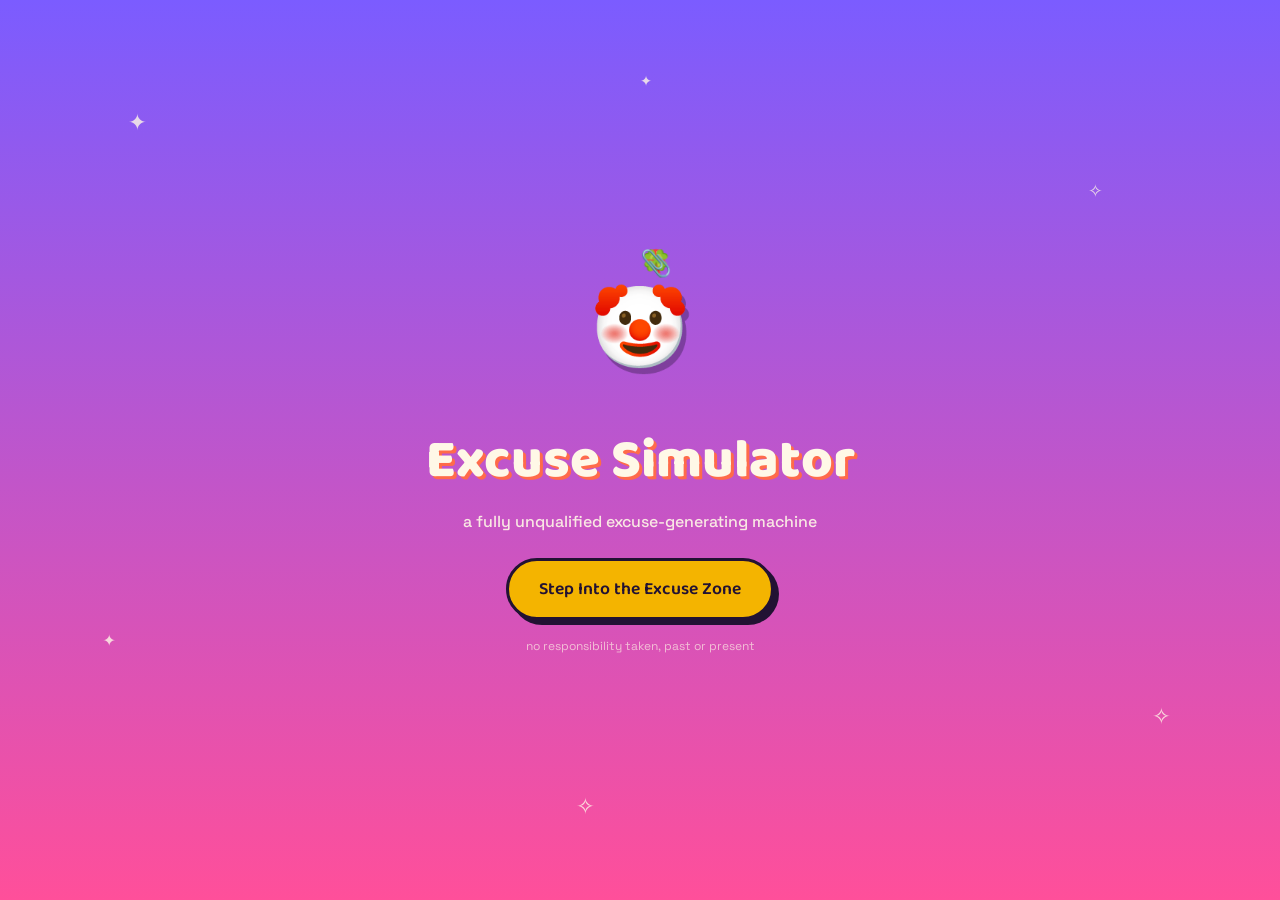
==== intro.html @ ae5d2f89 "Add files via upload" ====
<!DOCTYPE html>
<html lang="en">
<head>
  <meta charset="UTF-8" />
  <meta name="viewport" content="width=device-width, initial-scale=1.0" />
  <title>Excuse Simulator — Step Right Up</title>
  <link rel="preconnect" href="https://fonts.googleapis.com" />
  <link href="https://fonts.googleapis.com/css2?family=Baloo+2:wght@600;800&family=Space+Grotesk:wght@400;500;700&display=swap" rel="stylesheet" />
  <link rel="stylesheet" href="intro.css" />
</head>
<body>

  <div class="sky">

    <!-- twinkling stars -->
    <span class="star star--1" aria-hidden="true">✦</span>
    <span class="star star--2" aria-hidden="true">✧</span>
    <span class="star star--3" aria-hidden="true">✦</span>
    <span class="star star--4" aria-hidden="true">✧</span>
    <span class="star star--5" aria-hidden="true">✦</span>
    <span class="star star--6" aria-hidden="true">✧</span>

    <!-- floating excuse bubbles -->
    <div class="bubble-field" aria-hidden="true">
      <span class="bubble b1">"a goat blocked the hallway"</span>
      <span class="bubble b2">"my reflection didn't show up"</span>
      <span class="bubble b3">"the Wi-Fi router challenged me to a duel"</span>
      <span class="bubble b4">"my chair filed a complaint"</span>
      <span class="bubble b5">"a raccoon logged into my laptop"</span>
      <span class="bubble b6">"my socks started an argument"</span>
    </div>

    <main class="stage">
      <div class="mascot-orbit" aria-hidden="true">
        <span class="orbit-item o1">🎈</span>
        <span class="orbit-item o2">🍀</span>
        <span class="orbit-item o3">📎</span>
        <span class="mascot">🤡</span>
      </div>

      <h1 class="intro-title">Excuse Simulator</h1>
      <p class="intro-tagline">a fully unqualified excuse-generating machine</p>

      <a href="index.html" class="enter-btn">Step Into the Excuse Zone</a>

      <p class="intro-footnote">no responsibility taken, past or present</p>
    </main>

  </div>

  <script src="intro.js"></script>
</body>
</html>
---- intro.css ----
/* ==========================================
   Excuse Simulator — intro.css
   Same family as style.css, tuned cuter:
   soft violet sky, floating bubbles, bobbing mascot.
   ========================================== */

:root {
  --sky-top: #7b5cff;
  --sky-bottom: #ff4f9a;
  --ink: #221233;
  --paper: #fff8e7;
  --teal: #22b8a6;
  --coral: #ff6b4a;
  --gold: #f4b400;
}

* {
  box-sizing: border-box;
}

body {
  margin: 0;
  font-family: "Space Grotesk", system-ui, sans-serif;
  color: var(--paper);
}

.sky {
  position: relative;
  min-height: 100vh;
  overflow: hidden;
  display: flex;
  align-items: center;
  justify-content: center;
  background: linear-gradient(180deg, var(--sky-top) 0%, var(--sky-bottom) 100%);
}

/* ---------- Stars ---------- */

.star {
  position: absolute;
  color: var(--paper);
  opacity: 0.8;
  animation: twinkle 2.6s ease-in-out infinite;
  font-size: 1.4rem;
  pointer-events: none;
}

.star--1 { top: 12%; left: 10%; animation-delay: 0s; }
.star--2 { top: 20%; left: 85%; animation-delay: 0.4s; font-size: 1.1rem; }
.star--3 { top: 70%; left: 8%;  animation-delay: 0.8s; font-size: 1rem; }
.star--4 { top: 78%; left: 90%; animation-delay: 1.2s; }
.star--5 { top: 8%;  left: 50%; animation-delay: 1.6s; font-size: 0.9rem; }
.star--6 { top: 88%; left: 45%; animation-delay: 2s; }

@keyframes twinkle {
  0%, 100% { opacity: 0.25; transform: scale(0.85); }
  50%      { opacity: 0.95; transform: scale(1.15); }
}

/* ---------- Floating excuse bubbles ---------- */

.bubble-field {
  position: absolute;
  inset: 0;
  pointer-events: none;
}

.bubble {
  position: absolute;
  bottom: -10%;
  font-size: 0.78rem;
  font-weight: 500;
  color: var(--ink);
  background: var(--paper);
  border: 2px solid var(--ink);
  border-radius: 999px;
  padding: 6px 14px;
  white-space: nowrap;
  box-shadow: 3px 3px 0 rgba(34, 18, 51, 0.4);
  opacity: 0;
  animation: floatUp 14s linear infinite;
}

.b1 { left: 6%;  animation-delay: 0s;  }
.b2 { left: 60%; animation-delay: 2s;  }
.b3 { left: 20%; animation-delay: 4s;  }
.b4 { left: 75%; animation-delay: 6.5s; }
.b5 { left: 40%; animation-delay: 9s;  }
.b6 { left: 85%; animation-delay: 11.5s; }

@keyframes floatUp {
  0%   { transform: translateY(0) translateX(0) rotate(-3deg); opacity: 0; }
  8%   { opacity: 0.9; }
  50%  { transform: translateY(-55vh) translateX(18px) rotate(2deg); }
  92%  { opacity: 0.9; }
  100% { transform: translateY(-105vh) translateX(-12px) rotate(-2deg); opacity: 0; }
}

/* ---------- Stage / mascot ---------- */

.stage {
  position: relative;
  z-index: 2;
  text-align: center;
  padding: 20px;
}

.mascot-orbit {
  position: relative;
  width: 160px;
  height: 160px;
  margin: 0 auto 8px;
}

.mascot {
  position: absolute;
  inset: 0;
  display: flex;
  align-items: center;
  justify-content: center;
  font-size: 5rem;
  animation: bob 2.4s ease-in-out infinite;
  filter: drop-shadow(4px 6px 0 rgba(34, 18, 51, 0.35));
}

@keyframes bob {
  0%, 100% { transform: translateY(0) rotate(-4deg); }
  50%      { transform: translateY(-14px) rotate(4deg); }
}

.orbit-item {
  position: absolute;
  font-size: 1.6rem;
  animation: orbit 7s linear infinite;
  transform-origin: 80px 80px;
}

.o1 { animation-delay: 0s; }
.o2 { animation-delay: -2.3s; }
.o3 { animation-delay: -4.6s; }

@keyframes orbit {
  from { transform: rotate(0deg) translateX(78px) rotate(0deg); }
  to   { transform: rotate(360deg) translateX(78px) rotate(-360deg); }
}

/* ---------- Text ---------- */

.intro-title {
  font-family: "Baloo 2", cursive;
  font-weight: 800;
  font-size: clamp(2.4rem, 9vw, 3.4rem);
  margin: 10px 0 6px;
  text-shadow: 3px 3px 0 var(--coral);
}

.intro-tagline {
  margin: 0 0 26px;
  font-weight: 500;
  color: var(--paper);
  opacity: 0.9;
}

/* ---------- Enter button ---------- */

.enter-btn {
  display: inline-block;
  font-family: "Baloo 2", cursive;
  font-weight: 600;
  font-size: 1.1rem;
  color: var(--ink);
  background: var(--gold);
  border: 3px solid var(--ink);
  border-radius: 999px;
  padding: 14px 30px;
  text-decoration: none;
  box-shadow: 5px 5px 0 var(--ink);
  transition: transform 0.15s ease, box-shadow 0.15s ease;
}

.enter-btn:hover {
  transform: translateY(-3px);
}

.enter-btn:active {
  transform: translate(3px, 3px);
  box-shadow: 0 0 0 var(--ink);
}

.enter-btn:focus-visible {
  outline: 3px solid var(--paper);
  outline-offset: 3px;
}

.intro-footnote {
  margin: 18px 0 0;
  font-size: 0.75rem;
  color: var(--paper);
  opacity: 0.65;
}

/* ---------- Accessibility ---------- */

@media (prefers-reduced-motion: reduce) {
  .star, .bubble, .mascot, .orbit-item {
    animation: none;
  }
  .bubble {
    display: none;
  }
}

@media (max-width: 420px) {
  .mascot-orbit {
    width: 130px;
    height: 130px;
  }
  .orbit-item {
    transform-origin: 65px 65px;
  }
  .bubble {
    font-size: 0.7rem;
  }
}
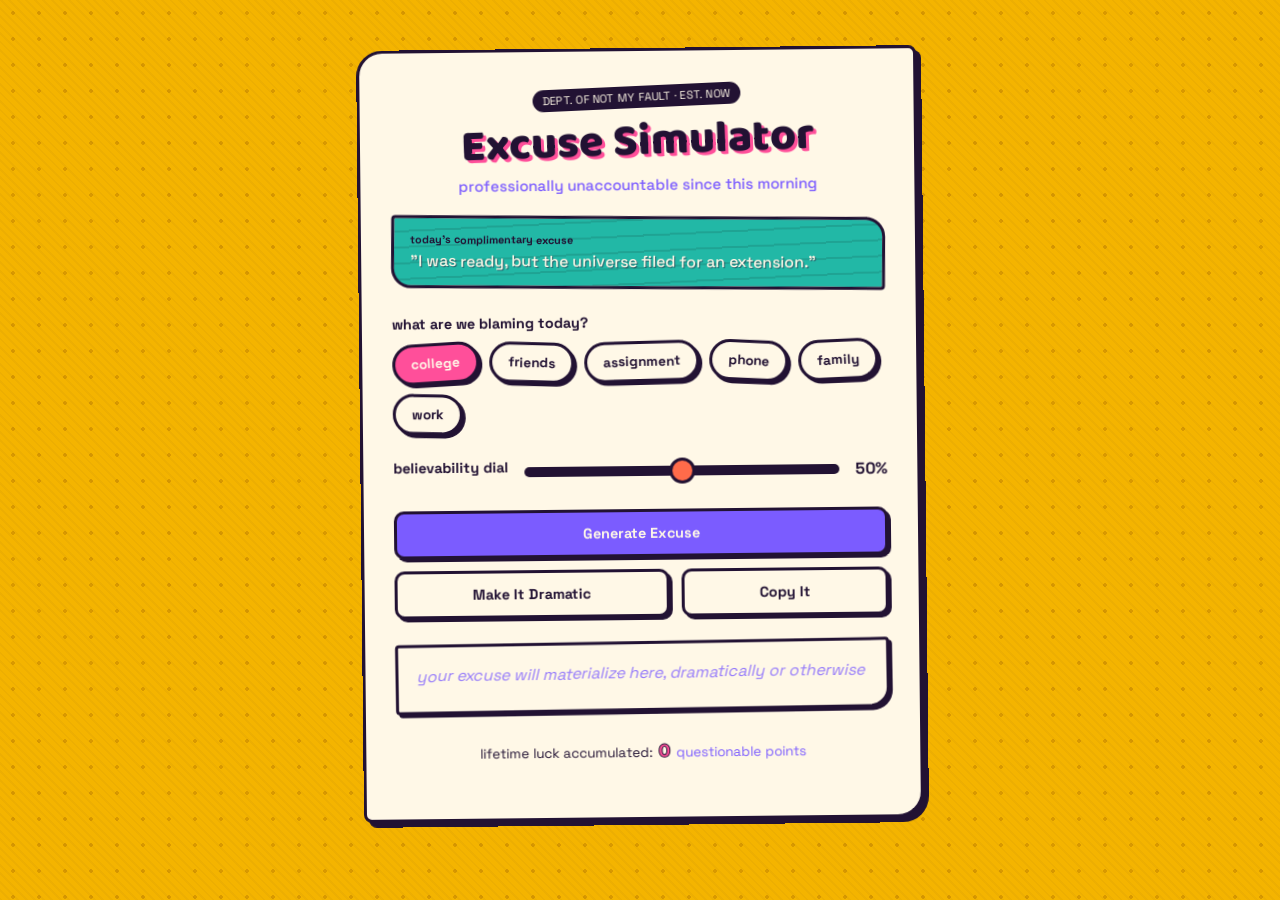
==== commit 56a9c832: "Add files via upload" ====
--- a/intro.html
+++ b/intro.html
@@ -3,51 +3,64 @@
 <head>
   <meta charset="UTF-8" />
   <meta name="viewport" content="width=device-width, initial-scale=1.0" />
-  <title>Excuse Simulator — Step Right Up</title>
+  <title>Excuse Simulator — Official Department of Not My Fault</title>
   <link rel="preconnect" href="https://fonts.googleapis.com" />
   <link href="https://fonts.googleapis.com/css2?family=Baloo+2:wght@600;800&family=Space+Grotesk:wght@400;500;700&display=swap" rel="stylesheet" />
-  <link rel="stylesheet" href="intro.css" />
+  <link rel="stylesheet" href="style.css" />
 </head>
 <body>
 
-  <div class="sky">
+  <div class="noise-layer" aria-hidden="true"></div>
 
-    <!-- twinkling stars -->
-    <span class="star star--1" aria-hidden="true">✦</span>
-    <span class="star star--2" aria-hidden="true">✧</span>
-    <span class="star star--3" aria-hidden="true">✦</span>
-    <span class="star star--4" aria-hidden="true">✧</span>
-    <span class="star star--5" aria-hidden="true">✦</span>
-    <span class="star star--6" aria-hidden="true">✧</span>
+  <main class="ticket">
 
-    <!-- floating excuse bubbles -->
-    <div class="bubble-field" aria-hidden="true">
-      <span class="bubble b1">"a goat blocked the hallway"</span>
-      <span class="bubble b2">"my reflection didn't show up"</span>
-      <span class="bubble b3">"the Wi-Fi router challenged me to a duel"</span>
-      <span class="bubble b4">"my chair filed a complaint"</span>
-      <span class="bubble b5">"a raccoon logged into my laptop"</span>
-      <span class="bubble b6">"my socks started an argument"</span>
-    </div>
+    <header class="ticket__head">
+      <p class="stamp">DEPT. OF NOT MY FAULT · EST. NOW</p>
+      <h1 class="wobble-title">Excuse Simulator</h1>
+      <p class="subhead">professionally unaccountable since this morning</p>
+    </header>
 
-    <main class="stage">
-      <div class="mascot-orbit" aria-hidden="true">
-        <span class="orbit-item o1">🎈</span>
-        <span class="orbit-item o2">🍀</span>
-        <span class="orbit-item o3">📎</span>
-        <span class="mascot">🤡</span>
+    <section class="daily" aria-label="Excuse of the day">
+      <span class="daily__label">today's complimentary excuse</span>
+      <p id="dailyExcuse" class="daily__text">loading a good one...</p>
+    </section>
+
+    <section class="situations" aria-label="Pick your emergency">
+      <p class="section-label">what are we blaming today?</p>
+      <div class="chip-row">
+        <button type="button" class="chip chip--a selected" data-situation="college" onclick="selectSituation('college', event)">college</button>
+        <button type="button" class="chip chip--b" data-situation="friends" onclick="selectSituation('friends', event)">friends</button>
+        <button type="button" class="chip chip--c" data-situation="assignment" onclick="selectSituation('assignment', event)">assignment</button>
+        <button type="button" class="chip chip--d" data-situation="phone" onclick="selectSituation('phone', event)">phone</button>
+        <button type="button" class="chip chip--e" data-situation="family" onclick="selectSituation('family', event)">family</button>
+        <button type="button" class="chip chip--f" data-situation="work" onclick="selectSituation('work', event)">work</button>
       </div>
+    </section>
 
-      <h1 class="intro-title">Excuse Simulator</h1>
-      <p class="intro-tagline">a fully unqualified excuse-generating machine</p>
+    <section class="dial" aria-label="Believability">
+      <label for="believability" class="section-label">believability dial</label>
+      <input type="range" id="believability" min="0" max="100" value="50" />
+      <span id="percentage" class="dial__reading">50%</span>
+    </section>
 
-      <a href="index.html" class="enter-btn">Step Into the Excuse Zone</a>
+    <section class="buttons" aria-label="Actions">
+      <button type="button" class="btn btn--primary" onclick="generateExcuse()">Generate Excuse</button>
+      <button type="button" class="btn btn--ghost" onclick="makeDramatic()">Make It Dramatic</button>
+      <button type="button" class="btn btn--ghost" onclick="copyExcuse()">Copy It</button>
+    </section>
 
-      <p class="intro-footnote">no responsibility taken, past or present</p>
-    </main>
+    <section id="result" class="result" aria-live="polite">
+      <p class="result__placeholder">your excuse will materialize here, dramatically or otherwise</p>
+    </section>
 
-  </div>
+    <footer class="luck">
+      <span>lifetime luck accumulated:</span>
+      <strong id="luckScore">0</strong>
+      <span class="luck__unit">questionable points</span>
+    </footer>
 
-  <script src="intro.js"></script>
+  </main>
+
+  <script src="script.js"></script>
 </body>
 </html>
--- a/style.css
+++ b/style.css
@@ -0,0 +1,351 @@
+/* ==========================================
+   Excuse Simulator — style.css
+   Tokens: mustard field, ink-purple text, hot-pink
+   and teal stickers, cream paper card.
+   ========================================== */
+
+:root {
+  --field: #f4b400;
+  --field-dark: #d99900;
+  --ink: #221233;
+  --paper: #fff8e7;
+  --pink: #ff4f9a;
+  --teal: #22b8a6;
+  --violet: #7b5cff;
+  --coral: #ff6b4a;
+  --border: 3px solid var(--ink);
+  --shadow-hard: 5px 5px 0 var(--ink);
+  --shadow-hard-sm: 3px 3px 0 var(--ink);
+  font-size: 16px;
+}
+
+* {
+  box-sizing: border-box;
+}
+
+body {
+  margin: 0;
+  min-height: 100vh;
+  background: var(--field);
+  background-image:
+    radial-gradient(var(--field-dark) 2px, transparent 2px);
+  background-size: 26px 26px;
+  color: var(--ink);
+  font-family: "Space Grotesk", system-ui, sans-serif;
+  display: flex;
+  justify-content: center;
+  padding: 48px 20px 80px;
+}
+
+.noise-layer {
+  position: fixed;
+  inset: 0;
+  pointer-events: none;
+  background: repeating-linear-gradient(
+    45deg,
+    rgba(34, 18, 51, 0.03) 0px,
+    rgba(34, 18, 51, 0.03) 2px,
+    transparent 2px,
+    transparent 6px
+  );
+}
+
+/* ---------- The ticket / card ---------- */
+
+.ticket {
+  position: relative;
+  width: 100%;
+  max-width: 560px;
+  background: var(--paper);
+  border: var(--border);
+  border-radius: 26px 8px 26px 8px;
+  box-shadow: var(--shadow-hard);
+  padding: 34px 30px 30px;
+  transform: rotate(-0.6deg);
+  animation: settle 0.6s ease-out;
+}
+
+@keyframes settle {
+  0%   { transform: rotate(-6deg) scale(0.96); opacity: 0; }
+  60%  { transform: rotate(1.2deg) scale(1.01); opacity: 1; }
+  100% { transform: rotate(-0.6deg) scale(1); }
+}
+
+.ticket__head {
+  text-align: center;
+  margin-bottom: 22px;
+}
+
+.stamp {
+  display: inline-block;
+  font-size: 0.7rem;
+  letter-spacing: 0.02em;
+  color: var(--paper);
+  background: var(--ink);
+  padding: 4px 10px;
+  border-radius: 999px;
+  transform: rotate(-2deg);
+  margin: 0 0 12px;
+}
+
+.wobble-title {
+  font-family: "Baloo 2", cursive;
+  font-weight: 800;
+  font-size: clamp(2.1rem, 8vw, 2.8rem);
+  margin: 0;
+  line-height: 1;
+  color: var(--ink);
+  text-shadow: 3px 3px 0 var(--pink);
+  transform: rotate(-1.5deg);
+}
+
+.subhead {
+  margin: 10px 0 0;
+  font-size: 0.95rem;
+  color: var(--violet);
+  font-weight: 500;
+}
+
+/* ---------- Daily excuse ---------- */
+
+.daily {
+  background: repeating-linear-gradient(
+    -3deg,
+    var(--teal) 0 14px,
+    #1fa393 14px 16px
+  );
+  border: var(--border);
+  border-radius: 4px 20px 4px 20px;
+  padding: 14px 16px;
+  margin-bottom: 24px;
+  transform: rotate(0.8deg);
+}
+
+.daily__label {
+  display: block;
+  font-size: 0.68rem;
+  font-weight: 700;
+  color: var(--ink);
+  margin-bottom: 4px;
+}
+
+.daily__text {
+  margin: 0;
+  font-weight: 500;
+  color: var(--paper);
+  text-shadow: 1px 1px 0 rgba(34, 18, 51, 0.5);
+}
+
+/* ---------- Section labels ---------- */
+
+.section-label {
+  display: block;
+  font-weight: 700;
+  font-size: 0.9rem;
+  margin: 0 0 10px;
+  color: var(--ink);
+}
+
+section + section {
+  margin-top: 24px;
+}
+
+/* ---------- Situation chips ---------- */
+
+.chip-row {
+  display: flex;
+  flex-wrap: wrap;
+  gap: 10px;
+}
+
+.chip {
+  font-family: inherit;
+  font-weight: 700;
+  font-size: 0.85rem;
+  padding: 9px 16px;
+  border: var(--border);
+  border-radius: 999px;
+  background: var(--paper);
+  color: var(--ink);
+  cursor: pointer;
+  box-shadow: var(--shadow-hard-sm);
+  transform: rotate(var(--tilt, -2deg));
+  transition: transform 0.15s ease, background 0.15s ease;
+}
+
+.chip--a { --tilt: -3deg; }
+.chip--b { --tilt: 2deg; }
+.chip--c { --tilt: -1deg; }
+.chip--d { --tilt: 3deg; }
+.chip--e { --tilt: -2deg; }
+.chip--f { --tilt: 1.5deg; }
+
+.chip:hover {
+  transform: rotate(0deg) translateY(-2px);
+}
+
+.chip:active {
+  transform: translate(3px, 3px) rotate(0deg);
+  box-shadow: 0 0 0 var(--ink);
+}
+
+.chip.selected {
+  background: var(--pink);
+  color: var(--paper);
+}
+
+/* ---------- Believability dial ---------- */
+
+.dial {
+  display: flex;
+  align-items: center;
+  gap: 14px;
+}
+
+.dial input[type="range"] {
+  flex: 1;
+  appearance: none;
+  height: 10px;
+  border-radius: 999px;
+  background: var(--ink);
+  outline: none;
+}
+
+.dial input[type="range"]::-webkit-slider-thumb {
+  appearance: none;
+  width: 26px;
+  height: 26px;
+  border-radius: 50%;
+  background: var(--coral);
+  border: var(--border);
+  cursor: pointer;
+}
+
+.dial input[type="range"]::-moz-range-thumb {
+  width: 26px;
+  height: 26px;
+  border-radius: 50%;
+  background: var(--coral);
+  border: var(--border);
+  cursor: pointer;
+}
+
+.dial__reading {
+  font-weight: 700;
+  min-width: 3ch;
+  text-align: right;
+}
+
+/* ---------- Action buttons ---------- */
+
+.buttons {
+  display: flex;
+  flex-wrap: wrap;
+  gap: 12px;
+}
+
+.btn {
+  font-family: inherit;
+  font-weight: 700;
+  font-size: 0.9rem;
+  padding: 12px 18px;
+  border: var(--border);
+  border-radius: 10px;
+  cursor: pointer;
+  box-shadow: var(--shadow-hard-sm);
+  transition: transform 0.12s ease, box-shadow 0.12s ease;
+}
+
+.btn--primary {
+  background: var(--violet);
+  color: var(--paper);
+  flex: 1 1 100%;
+}
+
+.btn--ghost {
+  background: var(--paper);
+  color: var(--ink);
+  flex: 1 1 auto;
+}
+
+.btn:active {
+  transform: translate(3px, 3px);
+  box-shadow: 0 0 0 var(--ink);
+}
+
+/* ---------- Result ---------- */
+
+.result {
+  background: var(--paper);
+  border: var(--border);
+  border-radius: 4px 4px 20px 4px;
+  padding: 18px 18px 14px;
+  min-height: 70px;
+  box-shadow: var(--shadow-hard-sm);
+  transform: rotate(-0.4deg);
+}
+
+.result__placeholder {
+  margin: 0;
+  color: var(--violet);
+  font-style: italic;
+  opacity: 0.8;
+}
+
+.result h3 {
+  margin: 0 0 8px;
+  font-family: "Baloo 2", cursive;
+  font-size: 1.2rem;
+  color: var(--coral);
+}
+
+.result .excuse-text {
+  font-weight: 500;
+  font-size: 1.05rem;
+}
+
+/* ---------- Luck footer ---------- */
+
+.luck {
+  margin-top: 24px;
+  display: flex;
+  align-items: baseline;
+  justify-content: center;
+  gap: 6px;
+  font-size: 0.85rem;
+  color: var(--ink);
+}
+
+.luck strong {
+  font-family: "Baloo 2", cursive;
+  font-size: 1.3rem;
+  color: var(--pink);
+  -webkit-text-stroke: 1px var(--ink);
+}
+
+.luck__unit {
+  color: var(--violet);
+}
+
+/* ---------- Accessibility & small screens ---------- */
+
+button:focus-visible,
+input:focus-visible {
+  outline: 3px solid var(--violet);
+  outline-offset: 2px;
+}
+
+@media (prefers-reduced-motion: reduce) {
+  .ticket {
+    animation: none;
+  }
+}
+
+@media (max-width: 420px) {
+  .ticket {
+    padding: 26px 18px 24px;
+  }
+  .btn--ghost {
+    flex: 1 1 100%;
+  }
+}
